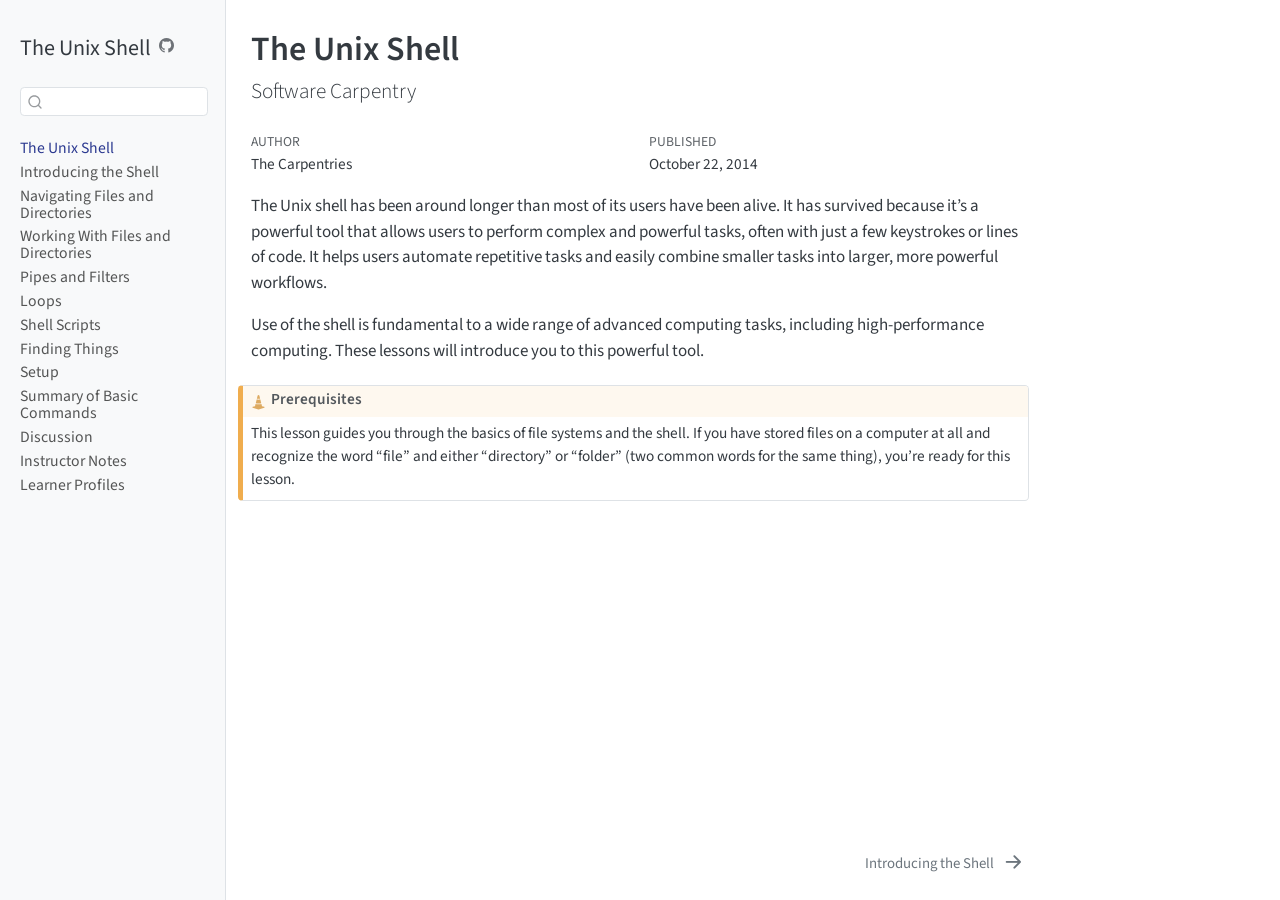
==== docs/index.html @ 030390d7 "conversion to Quarto" ====
<!DOCTYPE html>
<html xmlns="http://www.w3.org/1999/xhtml" lang="en" xml:lang="en"><head>

<meta charset="utf-8">
<meta name="generator" content="quarto-1.9.38">

<meta name="viewport" content="width=device-width, initial-scale=1.0, user-scalable=yes">

<meta name="author" content="The Carpentries">
<meta name="dcterms.date" content="2014-10-22">

<title>The Unix Shell</title>
<style>
/* Default styles provided by pandoc.
** See https://pandoc.org/MANUAL.html#variables-for-html for config info.
*/
code{white-space: pre-wrap;}
span.smallcaps{font-variant: small-caps;}
div.columns{display: flex; gap: min(4vw, 1.5em);}
div.column{flex: auto; overflow-x: auto;}
div.hanging-indent{margin-left: 1.5em; text-indent: -1.5em;}
ul.task-list{list-style: none;}
ul.task-list li input[type="checkbox"] {
  width: 0.8em;
  margin: 0 0.8em 0.2em -1em; /* quarto-specific, see https://github.com/quarto-dev/quarto-cli/issues/4556 */ 
  vertical-align: middle;
}
</style>


<script src="site_libs/quarto-nav/quarto-nav.js"></script>
<script src="site_libs/quarto-nav/headroom.min.js"></script>
<script src="site_libs/clipboard/clipboard.min.js"></script>
<script src="site_libs/quarto-search/autocomplete.umd.js"></script>
<script src="site_libs/quarto-search/fuse.min.js"></script>
<script src="site_libs/quarto-search/quarto-search.js"></script>
<meta name="quarto:offset" content="./">
<link href="./01-intro.html" rel="next">
<script src="site_libs/quarto-html/quarto.js" type="module"></script>
<script src="site_libs/quarto-html/tabsets/tabsets.js" type="module"></script>
<script src="site_libs/quarto-html/popper.min.js"></script>
<script src="site_libs/quarto-html/tippy.umd.min.js"></script>
<script src="site_libs/quarto-html/anchor.min.js"></script>
<link href="site_libs/quarto-html/tippy.css" rel="stylesheet">
<link href="site_libs/quarto-html/quarto-syntax-highlighting-15634bcf2e68342d4ad2dfa704d543f6.css" rel="stylesheet" id="quarto-text-highlighting-styles">
<script src="site_libs/bootstrap/bootstrap.min.js"></script>
<link href="site_libs/bootstrap/bootstrap-icons.css" rel="stylesheet">
<link href="site_libs/bootstrap/bootstrap-d099bbf68dda2fcb8e51eb793c421ddb.min.css" rel="stylesheet" append-hash="true" id="quarto-bootstrap" data-mode="light">
<script id="quarto-search-options" type="application/json">{
  "location": "sidebar",
  "copy-button": false,
  "collapse-after": 3,
  "panel-placement": "start",
  "type": "textbox",
  "limit": 50,
  "keyboard-shortcut": [
    "f",
    "/",
    "s"
  ],
  "show-item-context": false,
  "language": {
    "search-no-results-text": "No results",
    "search-matching-documents-text": "matching documents",
    "search-copy-link-title": "Copy link to search",
    "search-hide-matches-text": "Hide additional matches",
    "search-more-match-text": "more match in this document",
    "search-more-matches-text": "more matches in this document",
    "search-clear-button-title": "Clear",
    "search-text-placeholder": "",
    "search-detached-cancel-button-title": "Cancel",
    "search-submit-button-title": "Submit",
    "search-label": "Search"
  }
}</script>


</head>

<body class="nav-sidebar docked quarto-light">

<div id="quarto-search-results"></div>
  <header id="quarto-header" class="headroom fixed-top">
  <nav class="quarto-secondary-nav">
    <div class="container-fluid d-flex">
      <button type="button" class="quarto-btn-toggle btn" data-bs-toggle="collapse" role="button" data-bs-target=".quarto-sidebar-collapse-item" aria-controls="quarto-sidebar" aria-expanded="false" aria-label="Toggle sidebar navigation" onclick="if (window.quartoToggleHeadroom) { window.quartoToggleHeadroom(); }">
        <i class="bi bi-layout-text-sidebar-reverse"></i>
      </button>
        <nav class="quarto-page-breadcrumbs" aria-label="breadcrumb"><ol class="breadcrumb"><li class="breadcrumb-item"><a href="./index.html"><span class="chapter-title">The Unix Shell</span></a></li></ol></nav>
        <a class="flex-grow-1" role="navigation" data-bs-toggle="collapse" data-bs-target=".quarto-sidebar-collapse-item" aria-controls="quarto-sidebar" aria-expanded="false" aria-label="Toggle sidebar navigation" onclick="if (window.quartoToggleHeadroom) { window.quartoToggleHeadroom(); }">      
        </a>
      <button type="button" class="btn quarto-search-button" aria-label="Search" onclick="window.quartoOpenSearch();">
        <i class="bi bi-search"></i>
      </button>
    </div>
  </nav>
</header>
<!-- content -->
<div id="quarto-content" class="quarto-container page-columns page-rows-contents page-layout-article">
<!-- sidebar -->
  <nav id="quarto-sidebar" class="sidebar collapse collapse-horizontal quarto-sidebar-collapse-item sidebar-navigation docked overflow-auto">
    <div class="pt-lg-2 mt-2 text-left sidebar-header">
    <div class="sidebar-title mb-0 py-0">
      <a href="./">The Unix Shell</a> 
        <div class="sidebar-tools-main">
    <a href="https://github.com/swcarpentry/shell-novice" title="Source Code" class="quarto-navigation-tool px-1" aria-label="Source Code"><i class="bi bi-github"></i></a>
</div>
    </div>
      </div>
        <div class="mt-2 flex-shrink-0 align-items-center">
        <div class="sidebar-search">
        <div id="quarto-search" class="" title="Search"></div>
        </div>
        </div>
    <div class="sidebar-menu-container"> 
    <ul class="list-unstyled mt-1">
        <li class="sidebar-item">
  <div class="sidebar-item-container"> 
  <a href="./index.html" class="sidebar-item-text sidebar-link active"><span class="chapter-title">The Unix Shell</span></a>
  </div>
</li>
        <li class="sidebar-item">
  <div class="sidebar-item-container"> 
  <a href="./01-intro.html" class="sidebar-item-text sidebar-link"><span class="chapter-title">Introducing the Shell</span></a>
  </div>
</li>
        <li class="sidebar-item">
  <div class="sidebar-item-container"> 
  <a href="./02-filedir.html" class="sidebar-item-text sidebar-link"><span class="chapter-title">Navigating Files and Directories</span></a>
  </div>
</li>
        <li class="sidebar-item">
  <div class="sidebar-item-container"> 
  <a href="./03-create.html" class="sidebar-item-text sidebar-link"><span class="chapter-title">Working With Files and Directories</span></a>
  </div>
</li>
        <li class="sidebar-item">
  <div class="sidebar-item-container"> 
  <a href="./04-pipefilter.html" class="sidebar-item-text sidebar-link"><span class="chapter-title">Pipes and Filters</span></a>
  </div>
</li>
        <li class="sidebar-item">
  <div class="sidebar-item-container"> 
  <a href="./05-loop.html" class="sidebar-item-text sidebar-link"><span class="chapter-title">Loops</span></a>
  </div>
</li>
        <li class="sidebar-item">
  <div class="sidebar-item-container"> 
  <a href="./06-script.html" class="sidebar-item-text sidebar-link"><span class="chapter-title">Shell Scripts</span></a>
  </div>
</li>
        <li class="sidebar-item">
  <div class="sidebar-item-container"> 
  <a href="./07-find.html" class="sidebar-item-text sidebar-link"><span class="chapter-title">Finding Things</span></a>
  </div>
</li>
        <li class="sidebar-item">
  <div class="sidebar-item-container"> 
  <a href="./setup.html" class="sidebar-item-text sidebar-link"><span class="chapter-title">Setup</span></a>
  </div>
</li>
        <li class="sidebar-item">
  <div class="sidebar-item-container"> 
  <a href="./reference.html" class="sidebar-item-text sidebar-link"><span class="chapter-title">Summary of Basic Commands</span></a>
  </div>
</li>
        <li class="sidebar-item">
  <div class="sidebar-item-container"> 
  <a href="./discuss.html" class="sidebar-item-text sidebar-link"><span class="chapter-title">Discussion</span></a>
  </div>
</li>
        <li class="sidebar-item">
  <div class="sidebar-item-container"> 
  <a href="./instructor-notes.html" class="sidebar-item-text sidebar-link"><span class="chapter-title">Instructor Notes</span></a>
  </div>
</li>
        <li class="sidebar-item">
  <div class="sidebar-item-container"> 
  <a href="./learner-profiles.html" class="sidebar-item-text sidebar-link"><span class="chapter-title">Learner Profiles</span></a>
  </div>
</li>
    </ul>
    </div>
</nav>
<div id="quarto-sidebar-glass" class="quarto-sidebar-collapse-item" data-bs-toggle="collapse" data-bs-target=".quarto-sidebar-collapse-item"></div>
<!-- margin-sidebar -->
    <div id="quarto-margin-sidebar" class="sidebar margin-sidebar zindex-bottom">
        
    </div>
<!-- main -->
<main class="content" id="quarto-document-content">

<header id="title-block-header" class="quarto-title-block default">
<div class="quarto-title">
<h1 class="title">The Unix Shell</h1>
<p class="subtitle lead">Software Carpentry</p>
</div>



<div class="quarto-title-meta">

    <div>
    <div class="quarto-title-meta-heading">Author</div>
    <div class="quarto-title-meta-contents">
             <p>The Carpentries </p>
          </div>
  </div>
    
    <div>
    <div class="quarto-title-meta-heading">Published</div>
    <div class="quarto-title-meta-contents">
      <p class="date">October 22, 2014</p>
    </div>
  </div>
  
    
  </div>
  


</header>


<p>The Unix shell has been around longer than most of its users have been alive. It has survived because it’s a powerful tool that allows users to perform complex and powerful tasks, often with just a few keystrokes or lines of code. It helps users automate repetitive tasks and easily combine smaller tasks into larger, more powerful workflows.</p>
<p>Use of the shell is fundamental to a wide range of advanced computing tasks, including high-performance computing. These lessons will introduce you to this powerful tool.</p>
<div class="callout callout-style-default callout-caution callout-titled" title="Prerequisites">
<div class="callout-header d-flex align-content-center">
<div class="callout-icon-container">
<i class="callout-icon"></i>
</div>
<div class="callout-title-container flex-fill">
<span class="screen-reader-only">Caution</span>Prerequisites
</div>
</div>
<div class="callout-body-container callout-body">
<p>This lesson guides you through the basics of file systems and the shell. If you have stored files on a computer at all and recognize the word “file” and either “directory” or “folder” (two common words for the same thing), you’re ready for this lesson.</p>
</div>
</div>



</main> <!-- /main -->
<script id="quarto-html-after-body" type="application/javascript">
  window.document.addEventListener("DOMContentLoaded", function (event) {
    const icon = "";
    const anchorJS = new window.AnchorJS();
    anchorJS.options = {
      placement: 'right',
      icon: icon
    };
    anchorJS.add('.anchored');
    const isCodeAnnotation = (el) => {
      for (const clz of el.classList) {
        if (clz.startsWith('code-annotation-')) {                     
          return true;
        }
      }
      return false;
    }
    const onCopySuccess = function(e) {
      // button target
      const button = e.trigger;
      // don't keep focus
      button.blur();
      // flash "checked"
      button.classList.add('code-copy-button-checked');
      var currentTitle = button.getAttribute("title");
      button.setAttribute("title", "Copied!");
      let tooltip;
      if (window.bootstrap) {
        button.setAttribute("data-bs-toggle", "tooltip");
        button.setAttribute("data-bs-placement", "left");
        button.setAttribute("data-bs-title", "Copied!");
        tooltip = new bootstrap.Tooltip(button, 
          { trigger: "manual", 
            customClass: "code-copy-button-tooltip",
            offset: [0, -8]});
        tooltip.show();    
      }
      setTimeout(function() {
        if (tooltip) {
          tooltip.hide();
          button.removeAttribute("data-bs-title");
          button.removeAttribute("data-bs-toggle");
          button.removeAttribute("data-bs-placement");
        }
        button.setAttribute("title", currentTitle);
        button.classList.remove('code-copy-button-checked');
      }, 1000);
      // clear code selection
      e.clearSelection();
    }
    const getTextToCopy = function(trigger) {
      const outerScaffold = trigger.parentElement.cloneNode(true);
      const codeEl = outerScaffold.querySelector('code');
      for (const childEl of codeEl.children) {
        if (isCodeAnnotation(childEl)) {
          childEl.remove();
        }
      }
      return codeEl.innerText;
    }
    const clipboard = new window.ClipboardJS('.code-copy-button:not([data-in-quarto-modal])', {
      text: getTextToCopy
    });
    clipboard.on('success', onCopySuccess);
    if (window.document.getElementById('quarto-embedded-source-code-modal')) {
      const clipboardModal = new window.ClipboardJS('.code-copy-button[data-in-quarto-modal]', {
        text: getTextToCopy,
        container: window.document.getElementById('quarto-embedded-source-code-modal')
      });
      clipboardModal.on('success', onCopySuccess);
    }
      var localhostRegex = new RegExp(/^(?:http|https):\/\/localhost\:?[0-9]*\//);
      var mailtoRegex = new RegExp(/^mailto:/);
        var filterRegex = new RegExp('/' + window.location.host + '/');
      var isInternal = (href) => {
          return filterRegex.test(href) || localhostRegex.test(href) || mailtoRegex.test(href);
      }
      // Inspect non-navigation links and adorn them if external
     var links = window.document.querySelectorAll('a[href]:not(.nav-link):not(.navbar-brand):not(.toc-action):not(.sidebar-link):not(.sidebar-item-toggle):not(.pagination-link):not(.no-external):not([aria-hidden]):not(.dropdown-item):not(.quarto-navigation-tool):not(.about-link)');
      for (var i=0; i<links.length; i++) {
        const link = links[i];
        if (!isInternal(link.href)) {
          // undo the damage that might have been done by quarto-nav.js in the case of
          // links that we want to consider external
          if (link.dataset.originalHref !== undefined) {
            link.href = link.dataset.originalHref;
          }
        }
      }
    function tippyHover(el, contentFn, onTriggerFn, onUntriggerFn) {
      const config = {
        allowHTML: true,
        maxWidth: 500,
        delay: 100,
        arrow: false,
        appendTo: function(el) {
            return el.parentElement;
        },
        interactive: true,
        interactiveBorder: 10,
        theme: 'quarto',
        placement: 'bottom-start',
      };
      if (contentFn) {
        config.content = contentFn;
      }
      if (onTriggerFn) {
        config.onTrigger = onTriggerFn;
      }
      if (onUntriggerFn) {
        config.onUntrigger = onUntriggerFn;
      }
      window.tippy(el, config); 
    }
    const noterefs = window.document.querySelectorAll('a[role="doc-noteref"]');
    for (var i=0; i<noterefs.length; i++) {
      const ref = noterefs[i];
      tippyHover(ref, function() {
        // use id or data attribute instead here
        let href = ref.getAttribute('data-footnote-href') || ref.getAttribute('href');
        try { href = new URL(href).hash; } catch {}
        const id = href.replace(/^#\/?/, "");
        const note = window.document.getElementById(id);
        if (note) {
          return note.innerHTML;
        } else {
          return "";
        }
      });
    }
    const xrefs = window.document.querySelectorAll('a.quarto-xref');
    const processXRef = (id, note) => {
      // Strip column container classes
      const stripColumnClz = (el) => {
        el.classList.remove("page-full", "page-columns");
        if (el.children) {
          for (const child of el.children) {
            stripColumnClz(child);
          }
        }
      }
      stripColumnClz(note)
      if (id === null || id.startsWith('sec-')) {
        // Special case sections, only their first couple elements
        const container = document.createElement("div");
        if (note.children && note.children.length > 2) {
          container.appendChild(note.children[0].cloneNode(true));
          for (let i = 1; i < note.children.length; i++) {
            const child = note.children[i];
            if (child.tagName === "P" && child.innerText === "") {
              continue;
            } else {
              container.appendChild(child.cloneNode(true));
              break;
            }
          }
          if (window.Quarto?.typesetMath) {
            window.Quarto.typesetMath(container);
          }
          return container.innerHTML
        } else {
          if (window.Quarto?.typesetMath) {
            window.Quarto.typesetMath(note);
          }
          return note.innerHTML;
        }
      } else {
        // Remove any anchor links if they are present
        const anchorLink = note.querySelector('a.anchorjs-link');
        if (anchorLink) {
          anchorLink.remove();
        }
        if (window.Quarto?.typesetMath) {
          window.Quarto.typesetMath(note);
        }
        if (note.classList.contains("callout")) {
          return note.outerHTML;
        } else {
          return note.innerHTML;
        }
      }
    }
    for (var i=0; i<xrefs.length; i++) {
      const xref = xrefs[i];
      tippyHover(xref, undefined, function(instance) {
        instance.disable();
        let url = xref.getAttribute('href');
        let hash = undefined; 
        if (url.startsWith('#')) {
          hash = url;
        } else {
          try { hash = new URL(url).hash; } catch {}
        }
        if (hash) {
          const id = hash.replace(/^#\/?/, "");
          const note = window.document.getElementById(id);
          if (note !== null) {
            try {
              const html = processXRef(id, note.cloneNode(true));
              instance.setContent(html);
            } finally {
              instance.enable();
              instance.show();
            }
          } else {
            // See if we can fetch this
            fetch(url.split('#')[0])
            .then(res => res.text())
            .then(html => {
              const parser = new DOMParser();
              const htmlDoc = parser.parseFromString(html, "text/html");
              const note = htmlDoc.getElementById(id);
              if (note !== null) {
                const html = processXRef(id, note);
                instance.setContent(html);
              } 
            }).finally(() => {
              instance.enable();
              instance.show();
            });
          }
        } else {
          // See if we can fetch a full url (with no hash to target)
          // This is a special case and we should probably do some content thinning / targeting
          fetch(url)
          .then(res => res.text())
          .then(html => {
            const parser = new DOMParser();
            const htmlDoc = parser.parseFromString(html, "text/html");
            const note = htmlDoc.querySelector('main.content');
            if (note !== null) {
              // This should only happen for chapter cross references
              // (since there is no id in the URL)
              // remove the first header
              if (note.children.length > 0 && note.children[0].tagName === "HEADER") {
                note.children[0].remove();
              }
              const html = processXRef(null, note);
              instance.setContent(html);
            } 
          }).finally(() => {
            instance.enable();
            instance.show();
          });
        }
      }, function(instance) {
      });
    }
        let selectedAnnoteEl;
        const selectorForAnnotation = ( cell, annotation) => {
          let cellAttr = 'data-code-cell="' + cell + '"';
          let lineAttr = 'data-code-annotation="' +  annotation + '"';
          const selector = 'span[' + cellAttr + '][' + lineAttr + ']';
          return selector;
        }
        const selectCodeLines = (annoteEl) => {
          const doc = window.document;
          const targetCell = annoteEl.getAttribute("data-target-cell");
          const targetAnnotation = annoteEl.getAttribute("data-target-annotation");
          const annoteSpan = window.document.querySelector(selectorForAnnotation(targetCell, targetAnnotation));
          const lines = annoteSpan.getAttribute("data-code-lines").split(",");
          const lineIds = lines.map((line) => {
            return targetCell + "-" + line;
          })
          let top = null;
          let height = null;
          let parent = null;
          if (lineIds.length > 0) {
              //compute the position of the single el (top and bottom and make a div)
              const el = window.document.getElementById(lineIds[0]);
              top = el.offsetTop;
              height = el.offsetHeight;
              parent = el.parentElement.parentElement;
            if (lineIds.length > 1) {
              const lastEl = window.document.getElementById(lineIds[lineIds.length - 1]);
              const bottom = lastEl.offsetTop + lastEl.offsetHeight;
              height = bottom - top;
            }
            if (top !== null && height !== null && parent !== null) {
              // cook up a div (if necessary) and position it 
              let div = window.document.getElementById("code-annotation-line-highlight");
              if (div === null) {
                div = window.document.createElement("div");
                div.setAttribute("id", "code-annotation-line-highlight");
                div.style.position = 'absolute';
                parent.appendChild(div);
              }
              div.style.top = top - 2 + "px";
              div.style.height = height + 4 + "px";
              div.style.left = 0;
              let gutterDiv = window.document.getElementById("code-annotation-line-highlight-gutter");
              if (gutterDiv === null) {
                gutterDiv = window.document.createElement("div");
                gutterDiv.setAttribute("id", "code-annotation-line-highlight-gutter");
                gutterDiv.style.position = 'absolute';
                const codeCell = window.document.getElementById(targetCell);
                const gutter = codeCell.querySelector('.code-annotation-gutter');
                gutter.appendChild(gutterDiv);
              }
              gutterDiv.style.top = top - 2 + "px";
              gutterDiv.style.height = height + 4 + "px";
            }
            selectedAnnoteEl = annoteEl;
          }
        };
        const unselectCodeLines = () => {
          const elementsIds = ["code-annotation-line-highlight", "code-annotation-line-highlight-gutter"];
          elementsIds.forEach((elId) => {
            const div = window.document.getElementById(elId);
            if (div) {
              div.remove();
            }
          });
          selectedAnnoteEl = undefined;
        };
          // Handle positioning of the toggle
      window.addEventListener(
        "resize",
        throttle(() => {
          elRect = undefined;
          if (selectedAnnoteEl) {
            selectCodeLines(selectedAnnoteEl);
          }
        }, 10)
      );
      function throttle(fn, ms) {
      let throttle = false;
      let timer;
        return (...args) => {
          if(!throttle) { // first call gets through
              fn.apply(this, args);
              throttle = true;
          } else { // all the others get throttled
              if(timer) clearTimeout(timer); // cancel #2
              timer = setTimeout(() => {
                fn.apply(this, args);
                timer = throttle = false;
              }, ms);
          }
        };
      }
        // Attach click handler to the DT
        const annoteDls = window.document.querySelectorAll('dt[data-target-cell]');
        for (const annoteDlNode of annoteDls) {
          annoteDlNode.addEventListener('click', (event) => {
            const clickedEl = event.target;
            if (clickedEl !== selectedAnnoteEl) {
              unselectCodeLines();
              const activeEl = window.document.querySelector('dt[data-target-cell].code-annotation-active');
              if (activeEl) {
                activeEl.classList.remove('code-annotation-active');
              }
              selectCodeLines(clickedEl);
              clickedEl.classList.add('code-annotation-active');
            } else {
              // Unselect the line
              unselectCodeLines();
              clickedEl.classList.remove('code-annotation-active');
            }
          });
        }
    const findCites = (el) => {
      const parentEl = el.parentElement;
      if (parentEl) {
        const cites = parentEl.dataset.cites;
        if (cites) {
          return {
            el,
            cites: cites.split(' ')
          };
        } else {
          return findCites(el.parentElement)
        }
      } else {
        return undefined;
      }
    };
    var bibliorefs = window.document.querySelectorAll('a[role="doc-biblioref"]');
    for (var i=0; i<bibliorefs.length; i++) {
      const ref = bibliorefs[i];
      const citeInfo = findCites(ref);
      if (citeInfo) {
        tippyHover(citeInfo.el, function() {
          var popup = window.document.createElement('div');
          citeInfo.cites.forEach(function(cite) {
            var citeDiv = window.document.createElement('div');
            citeDiv.classList.add('hanging-indent');
            citeDiv.classList.add('csl-entry');
            var biblioDiv = window.document.getElementById('ref-' + cite);
            if (biblioDiv) {
              citeDiv.innerHTML = biblioDiv.innerHTML;
            }
            popup.appendChild(citeDiv);
          });
          return popup.innerHTML;
        });
      }
    }
  });
  </script>
<nav class="page-navigation">
  <div class="nav-page nav-page-previous">
  </div>
  <div class="nav-page nav-page-next">
      <a href="./01-intro.html" class="pagination-link" aria-label="Introducing the Shell">
        <span class="nav-page-text"><span class="chapter-title">Introducing the Shell</span></span> <i class="bi bi-arrow-right-short"></i>
      </a>
  </div>
</nav>
</div> <!-- /content -->




</body></html>
---- docs/site_libs/quarto-html/tippy.css ----
.tippy-box[data-animation=fade][data-state=hidden]{opacity:0}[data-tippy-root]{max-width:calc(100vw - 10px)}.tippy-box{position:relative;background-color:#333;color:#fff;border-radius:4px;font-size:14px;line-height:1.4;white-space:normal;outline:0;transition-property:transform,visibility,opacity}.tippy-box[data-placement^=top]>.tippy-arrow{bottom:0}.tippy-box[data-placement^=top]>.tippy-arrow:before{bottom:-7px;left:0;border-width:8px 8px 0;border-top-color:initial;transform-origin:center top}.tippy-box[data-placement^=bottom]>.tippy-arrow{top:0}.tippy-box[data-placement^=bottom]>.tippy-arrow:before{top:-7px;left:0;border-width:0 8px 8px;border-bottom-color:initial;transform-origin:center bottom}.tippy-box[data-placement^=left]>.tippy-arrow{right:0}.tippy-box[data-placement^=left]>.tippy-arrow:before{border-width:8px 0 8px 8px;border-left-color:initial;right:-7px;transform-origin:center left}.tippy-box[data-placement^=right]>.tippy-arrow{left:0}.tippy-box[data-placement^=right]>.tippy-arrow:before{left:-7px;border-width:8px 8px 8px 0;border-right-color:initial;transform-origin:center right}.tippy-box[data-inertia][data-state=visible]{transition-timing-function:cubic-bezier(.54,1.5,.38,1.11)}.tippy-arrow{width:16px;height:16px;color:#333}.tippy-arrow:before{content:"";position:absolute;border-color:transparent;border-style:solid}.tippy-content{position:relative;padding:5px 9px;z-index:1}
---- docs/site_libs/quarto-html/quarto-syntax-highlighting-15634bcf2e68342d4ad2dfa704d543f6.css ----
/* quarto syntax highlight colors */
:root {
  --quarto-hl-ot-color: #003B4F;
  --quarto-hl-at-color: #657422;
  --quarto-hl-ss-color: #20794D;
  --quarto-hl-an-color: #5E5E5E;
  --quarto-hl-fu-color: #4758AB;
  --quarto-hl-st-color: #20794D;
  --quarto-hl-cf-color: #003B4F;
  --quarto-hl-op-color: #5E5E5E;
  --quarto-hl-er-color: #AD0000;
  --quarto-hl-bn-color: #AD0000;
  --quarto-hl-al-color: #AD0000;
  --quarto-hl-va-color: #111111;
  --quarto-hl-bu-color: inherit;
  --quarto-hl-ex-color: inherit;
  --quarto-hl-pp-color: #AD0000;
  --quarto-hl-in-color: #5E5E5E;
  --quarto-hl-vs-color: #20794D;
  --quarto-hl-wa-color: #5E5E5E;
  --quarto-hl-do-color: #5E5E5E;
  --quarto-hl-im-color: #00769E;
  --quarto-hl-ch-color: #20794D;
  --quarto-hl-dt-color: #AD0000;
  --quarto-hl-fl-color: #AD0000;
  --quarto-hl-co-color: #5E5E5E;
  --quarto-hl-cv-color: #5E5E5E;
  --quarto-hl-cn-color: #8f5902;
  --quarto-hl-sc-color: #5E5E5E;
  --quarto-hl-dv-color: #AD0000;
  --quarto-hl-kw-color: #003B4F;
}

/* other quarto variables */
:root {
  --quarto-font-monospace: SFMono-Regular, Menlo, Monaco, Consolas, "Liberation Mono", "Courier New", monospace;
}

/* syntax highlight based on Pandoc's rules */
pre > code.sourceCode > span {
  color: #003B4F;
}

code.sourceCode > span {
  color: #003B4F;
}

div.sourceCode,
div.sourceCode pre.sourceCode {
  color: #003B4F;
}

/* Normal */
code span {
  color: #003B4F;
}

/* Alert */
code span.al {
  color: #AD0000;
  font-style: inherit;
}

/* Annotation */
code span.an {
  color: #5E5E5E;
  font-style: inherit;
}

/* Attribute */
code span.at {
  color: #657422;
  font-style: inherit;
}

/* BaseN */
code span.bn {
  color: #AD0000;
  font-style: inherit;
}

/* BuiltIn */
code span.bu {
  font-style: inherit;
}

/* ControlFlow */
code span.cf {
  color: #003B4F;
  font-weight: bold;
  font-style: inherit;
}

/* Char */
code span.ch {
  color: #20794D;
  font-style: inherit;
}

/* Constant */
code span.cn {
  color: #8f5902;
  font-style: inherit;
}

/* Comment */
code span.co {
  color: #5E5E5E;
  font-style: inherit;
}

/* CommentVar */
code span.cv {
  color: #5E5E5E;
  font-style: italic;
}

/* Documentation */
code span.do {
  color: #5E5E5E;
  font-style: italic;
}

/* DataType */
code span.dt {
  color: #AD0000;
  font-style: inherit;
}

/* DecVal */
code span.dv {
  color: #AD0000;
  font-style: inherit;
}

/* Error */
code span.er {
  color: #AD0000;
  font-style: inherit;
}

/* Extension */
code span.ex {
  font-style: inherit;
}

/* Float */
code span.fl {
  color: #AD0000;
  font-style: inherit;
}

/* Function */
code span.fu {
  color: #4758AB;
  font-style: inherit;
}

/* Import */
code span.im {
  color: #00769E;
  font-style: inherit;
}

/* Information */
code span.in {
  color: #5E5E5E;
  font-style: inherit;
}

/* Keyword */
code span.kw {
  color: #003B4F;
  font-weight: bold;
  font-style: inherit;
}

/* Operator */
code span.op {
  color: #5E5E5E;
  font-style: inherit;
}

/* Other */
code span.ot {
  color: #003B4F;
  font-style: inherit;
}

/* Preprocessor */
code span.pp {
  color: #AD0000;
  font-style: inherit;
}

/* SpecialChar */
code span.sc {
  color: #5E5E5E;
  font-style: inherit;
}

/* SpecialString */
code span.ss {
  color: #20794D;
  font-style: inherit;
}

/* String */
code span.st {
  color: #20794D;
  font-style: inherit;
}

/* Variable */
code span.va {
  color: #111111;
  font-style: inherit;
}

/* VerbatimString */
code span.vs {
  color: #20794D;
  font-style: inherit;
}

/* Warning */
code span.wa {
  color: #5E5E5E;
  font-style: italic;
}

.prevent-inlining {
  content: "</";
}

/*# sourceMappingURL=f23921c56f73e400b49028c9186a1aa0.css.map */
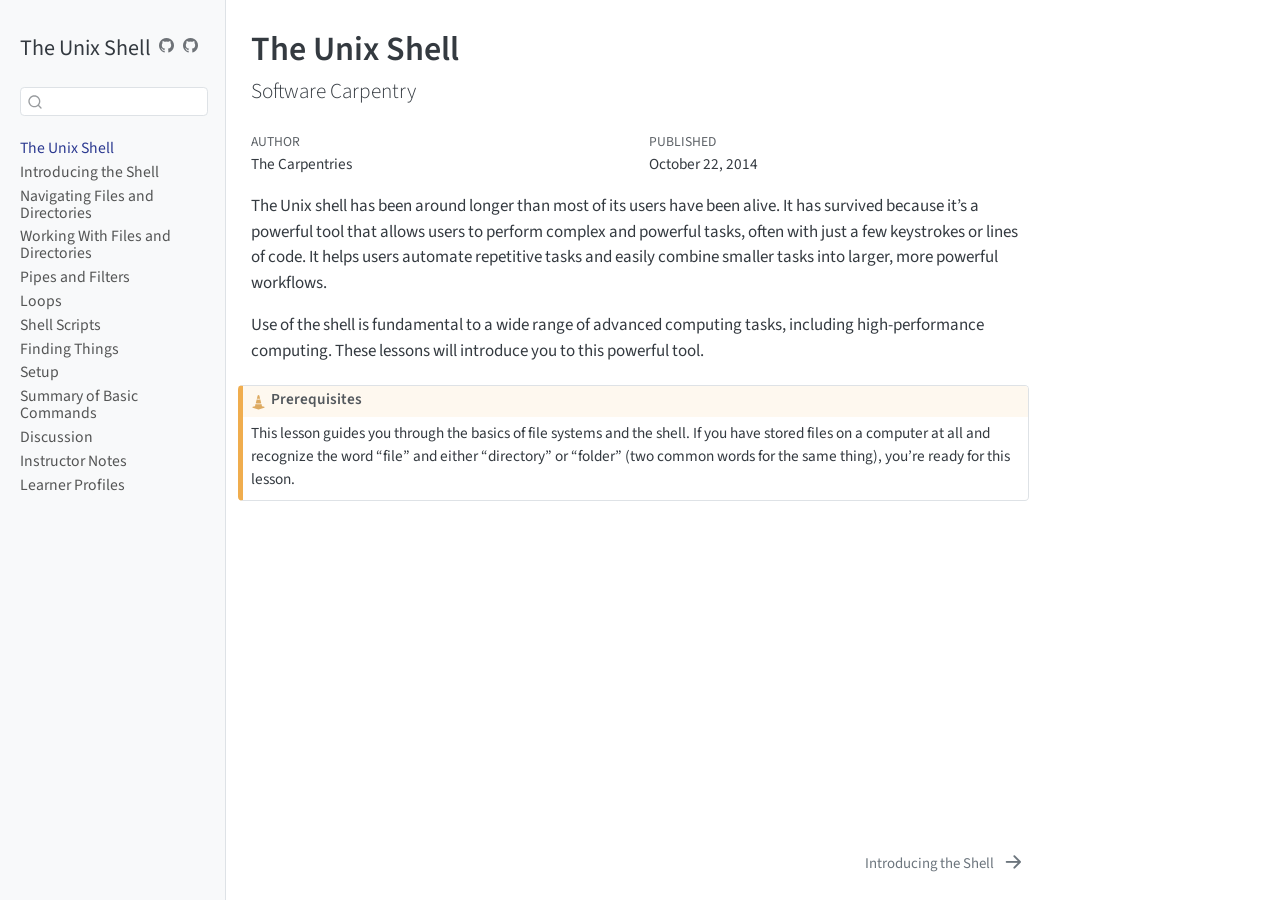
==== commit 183da1bf: "conversion to Quarto" ====
--- a/docs/index.html
+++ b/docs/index.html
@@ -103,6 +103,7 @@
     <div class="sidebar-title mb-0 py-0">
       <a href="./">The Unix Shell</a> 
         <div class="sidebar-tools-main">
+    <a href="https://github.com/swcarpentry/shell-novice" title="" class="quarto-navigation-tool px-1" aria-label=""><i class="bi bi-github"></i></a>
     <a href="https://github.com/swcarpentry/shell-novice" title="Source Code" class="quarto-navigation-tool px-1" aria-label="Source Code"><i class="bi bi-github"></i></a>
 </div>
     </div>
